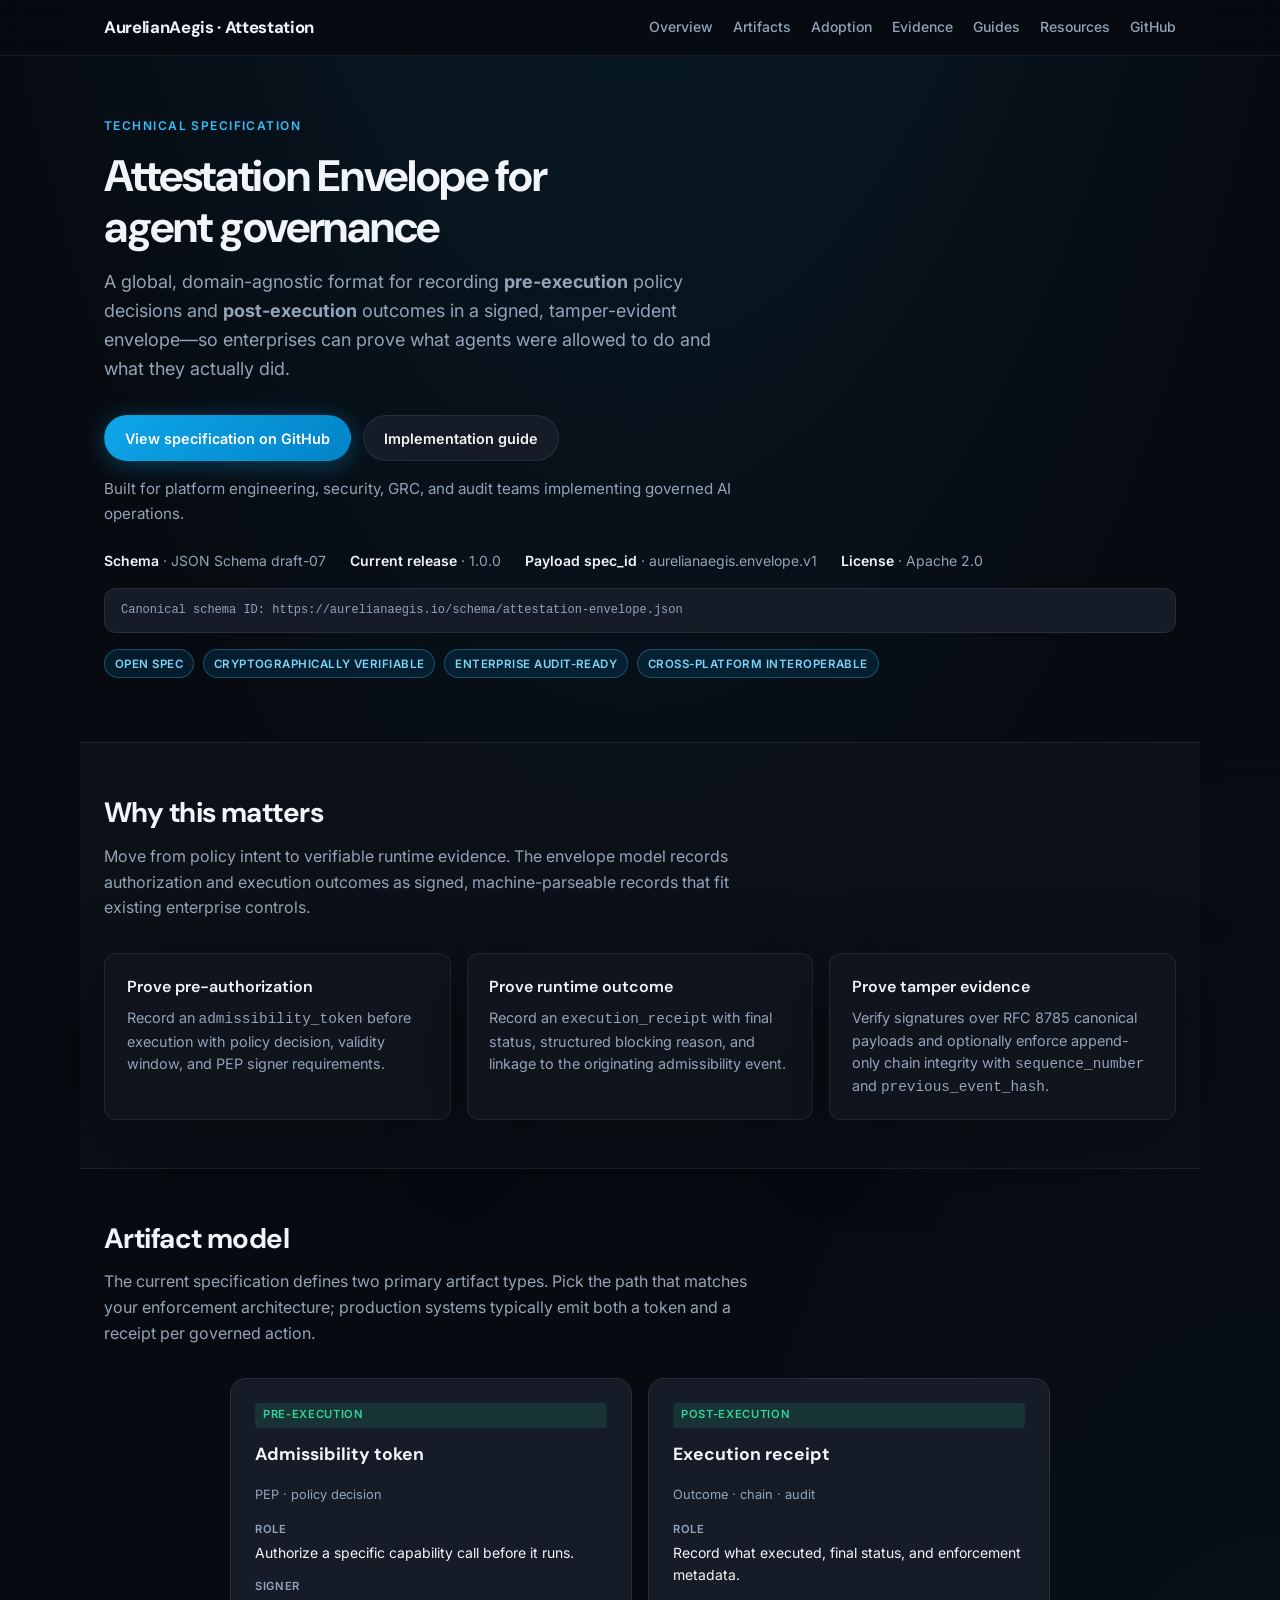
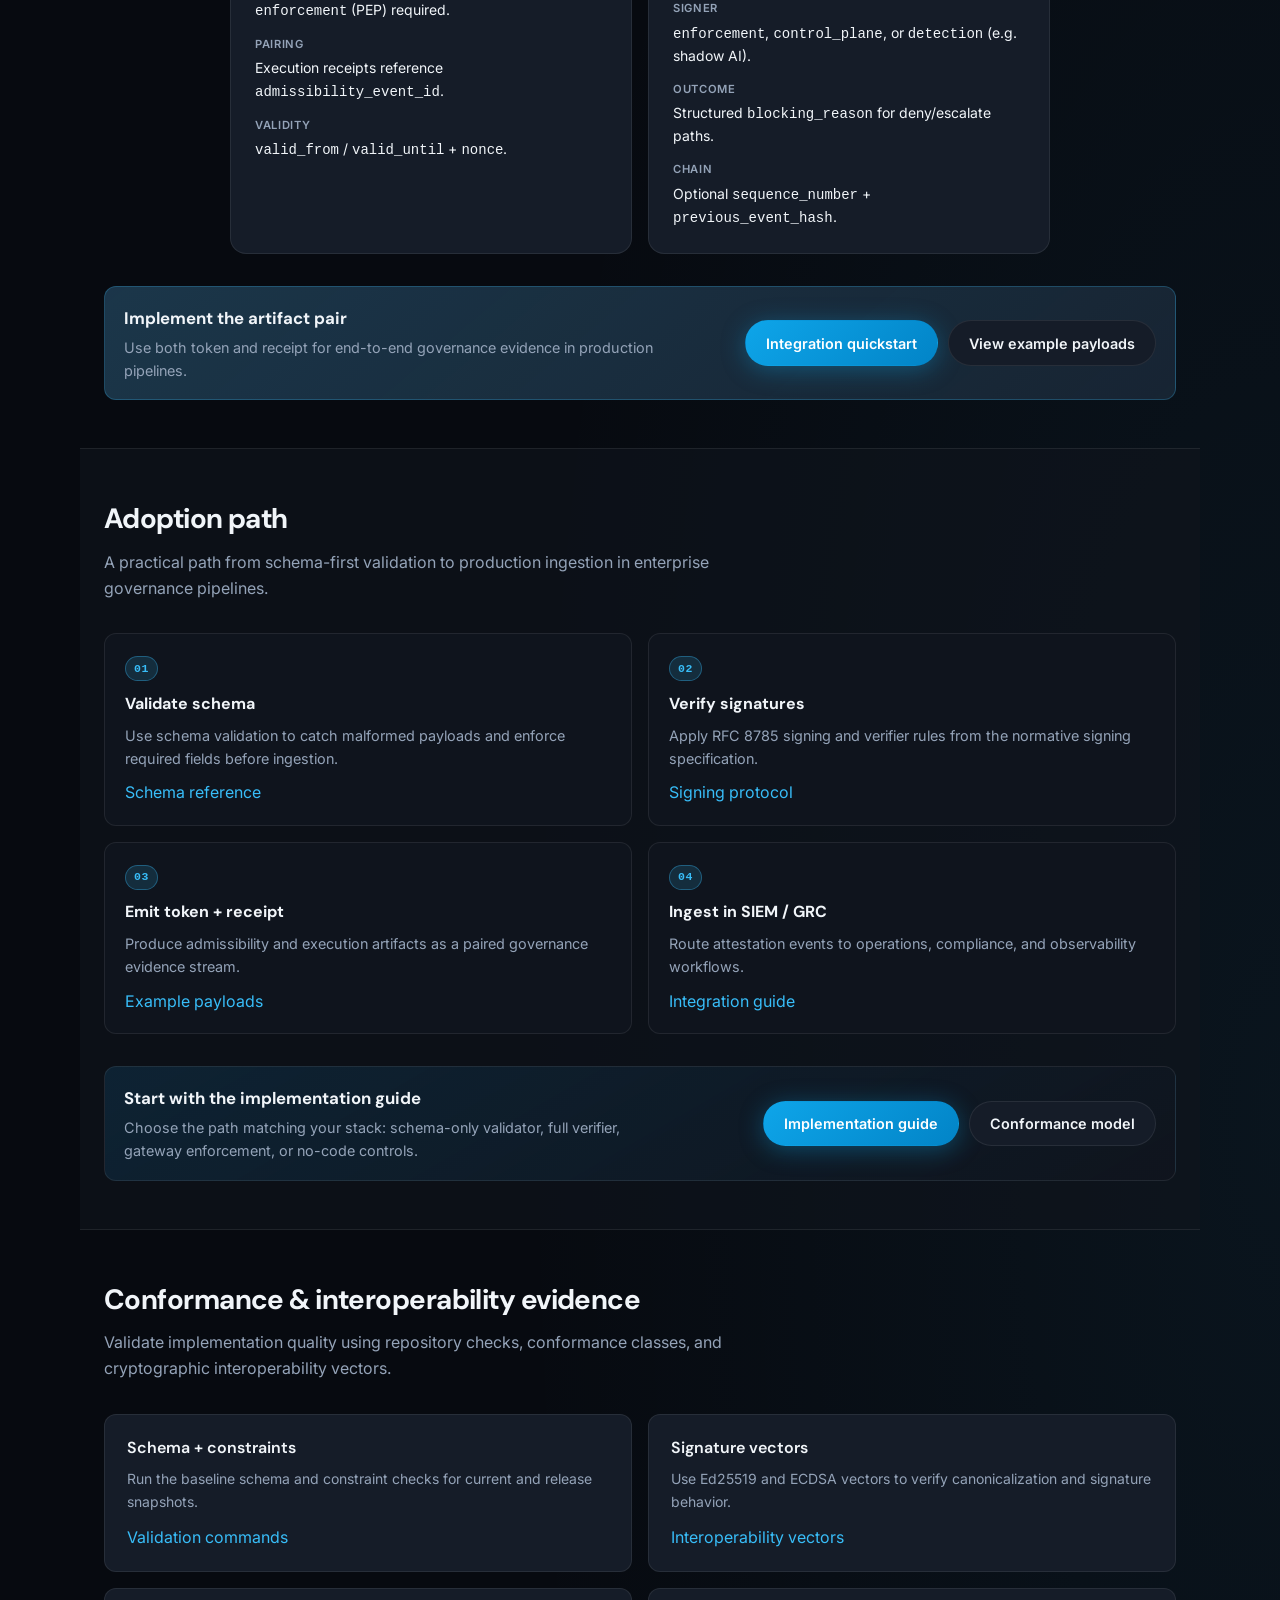
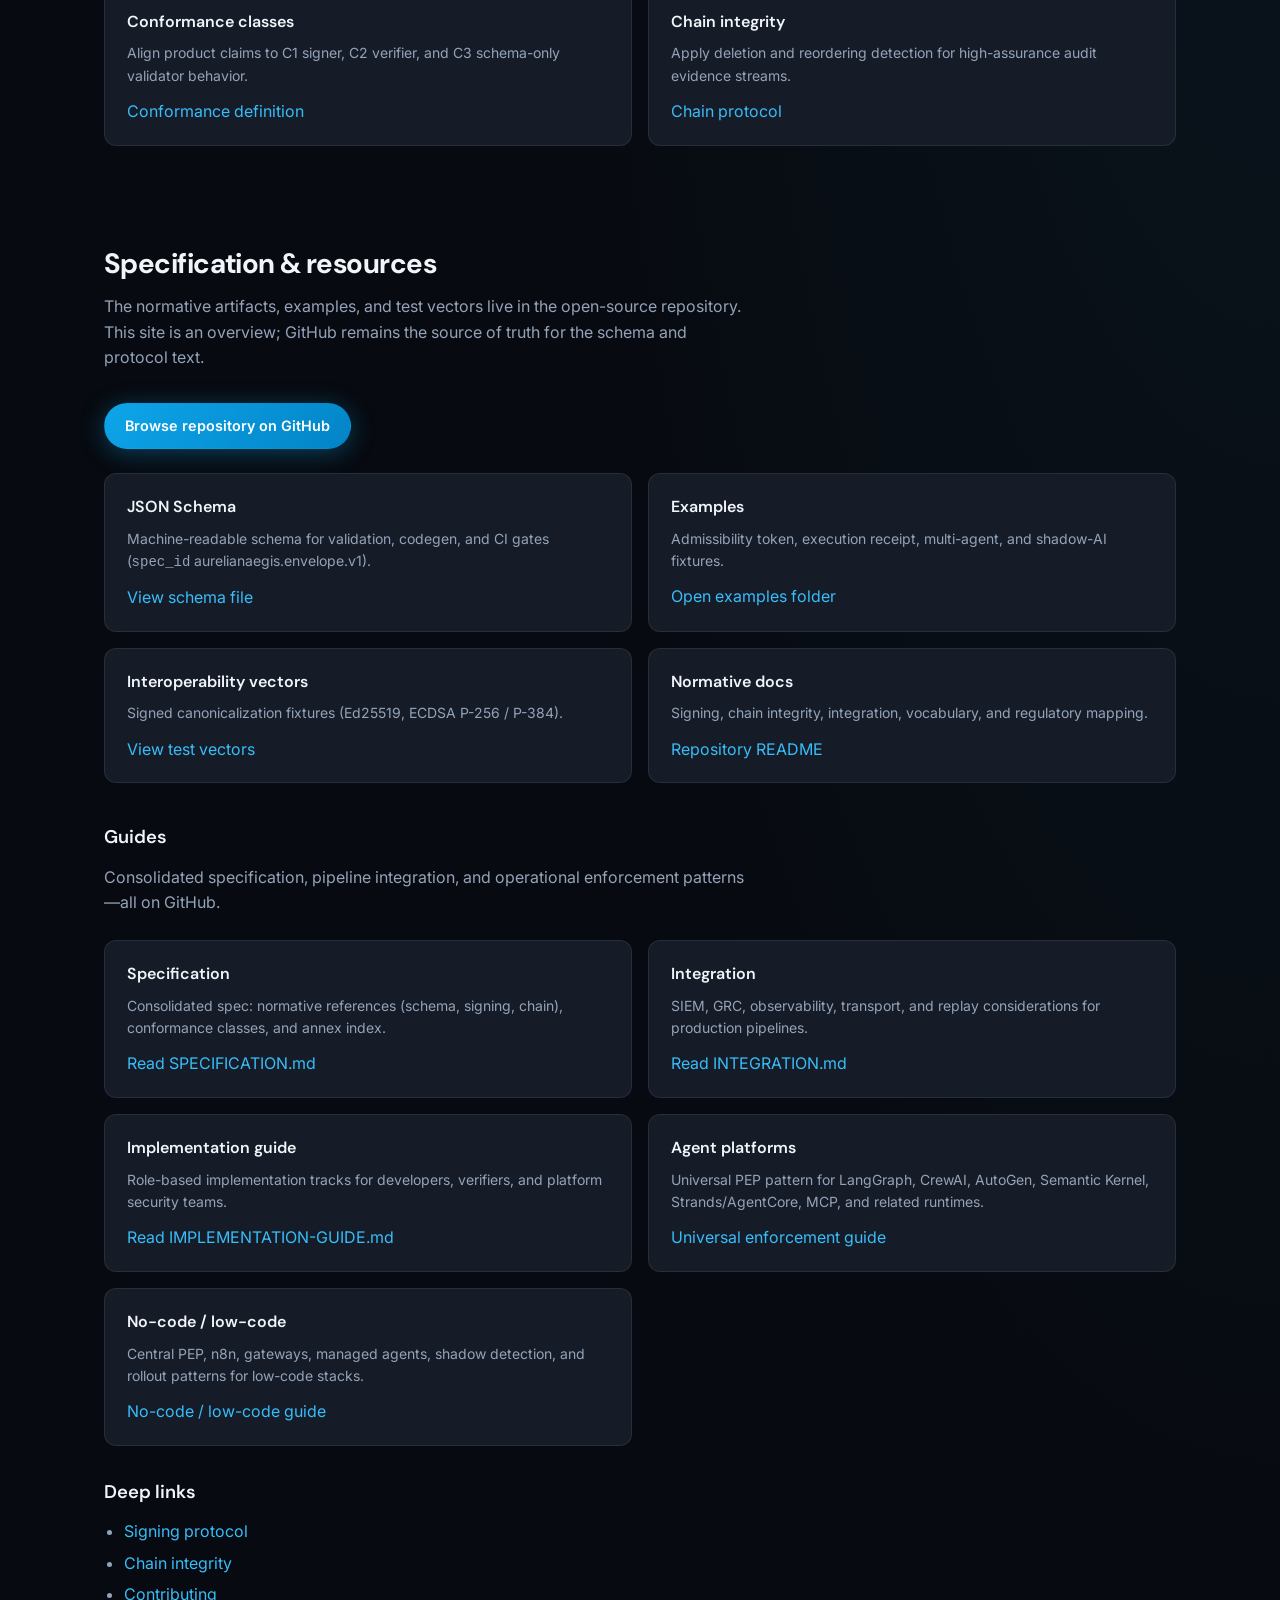
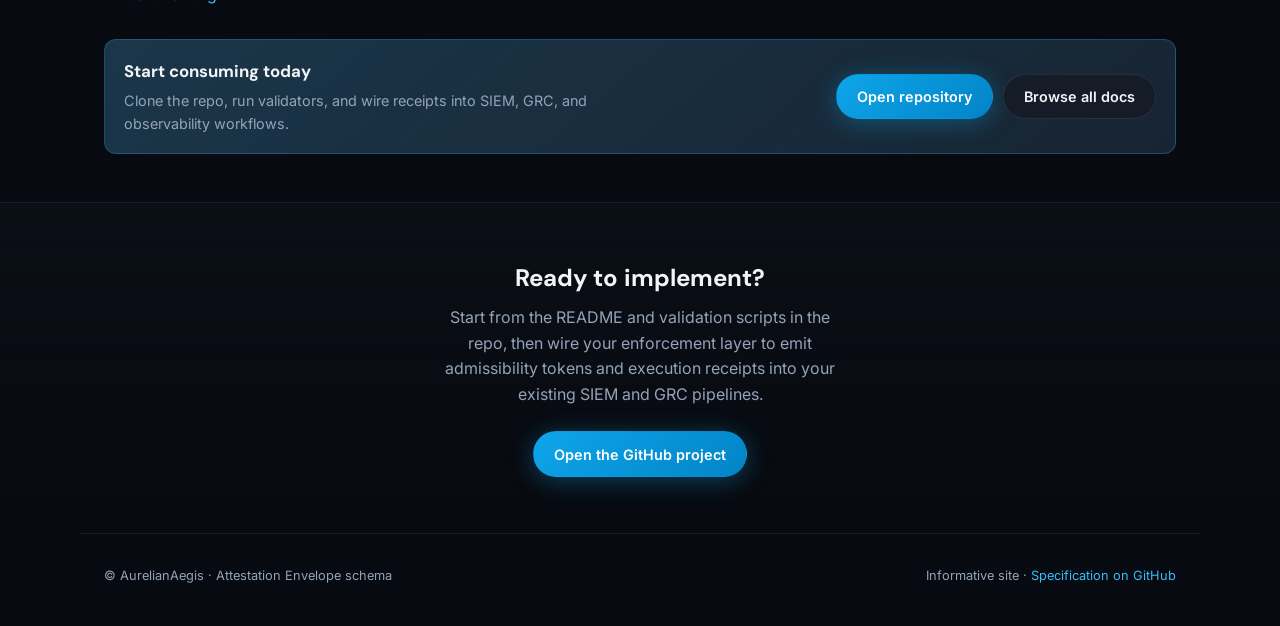
==== index.html @ 4d3ab322 "Initial commit" ====
<!DOCTYPE html>
<html lang="en">
  <head>
    <meta charset="utf-8" />
    <meta name="viewport" content="width=device-width, initial-scale=1" />
    <title>AurelianAegis Attestation Envelope — Specification</title>
    <meta
      name="description"
      content="The standard format for AI agent governance telemetry: cryptographically verifiable admissibility tokens and execution receipts."
    />

    <!-- Open Graph -->
    <meta property="og:type" content="website" />
    <meta property="og:url" content="https://aurelianaegis.io/" />
    <meta property="og:title" content="AurelianAegis Attestation Envelope — Specification" />
    <meta property="og:description" content="The standard format for AI agent governance telemetry: cryptographically verifiable admissibility tokens and execution receipts. Open spec, Apache 2.0." />
    <meta property="og:site_name" content="AurelianAegis" />

    <!-- Twitter Card -->
    <meta name="twitter:card" content="summary" />
    <meta name="twitter:title" content="AurelianAegis Attestation Envelope — Specification" />
    <meta name="twitter:description" content="The standard format for AI agent governance telemetry: cryptographically verifiable admissibility tokens and execution receipts. Open spec, Apache 2.0." />
    <meta name="twitter:url" content="https://aurelianaegis.io/" />

    <!-- Canonical -->
    <link rel="canonical" href="https://aurelianaegis.io/" />

    <!-- Favicon placeholder — replace with actual icon file -->
    <link rel="icon" type="image/svg+xml" href="data:image/svg+xml,<svg xmlns='http://www.w3.org/2000/svg' viewBox='0 0 32 32'><text y='28' font-size='28'>🛡</text></svg>" />

    <link rel="preconnect" href="https://fonts.googleapis.com" />
    <link rel="preconnect" href="https://fonts.gstatic.com" crossorigin />
    <link
      href="https://fonts.googleapis.com/css2?family=DM+Sans:ital,opsz,wght@0,9..40,400..700;1,9..40,400..700&family=Inter:wght@400;500;600;700&display=swap"
      rel="stylesheet"
    />
    <link rel="stylesheet" href="css/styles.css" />
  </head>
  <body>
    <header class="site-header">
      <div class="site-header__inner">
        <a class="brand" href="#top">AurelianAegis · Attestation</a>
        <nav class="nav" aria-label="Primary">
          <a href="#overview">Overview</a>
          <a href="#artifacts">Artifacts</a>
          <a href="#adoption">Adoption</a>
          <a href="#evidence">Evidence</a>
          <a href="#guides">Guides</a>
          <a href="#resources">Resources</a>
          <a data-gh-tree href="https://github.com/aurelian-aegis/aurelianaegis-attestation-schema/tree/main">GitHub</a>
        </nav>
      </div>
    </header>

    <main id="top">
      <section class="hero">
        <span class="hero__eyebrow">Technical specification</span>
        <h1>Attestation Envelope for agent governance</h1>
        <p class="hero__lead">
          A global, domain-agnostic format for recording <strong>pre-execution</strong> policy decisions and
          <strong>post-execution</strong> outcomes in a signed, tamper-evident envelope—so enterprises can prove
          what agents were allowed to do and what they actually did.
        </p>
        <div class="hero__actions">
          <a class="btn btn--primary" data-gh-repo href="https://github.com/aurelian-aegis/aurelianaegis-attestation-schema">
            View specification on GitHub
          </a>
          <a class="btn btn--ghost" data-gh-implementation href="https://github.com/aurelian-aegis/aurelianaegis-attestation-schema/blob/main/docs/IMPLEMENTATION-GUIDE.md">
            Implementation guide
          </a>
        </div>
        <p class="hero__audience">
          Built for platform engineering, security, GRC, and audit teams implementing governed AI operations.
        </p>
        <div class="hero__meta">
          <span><strong>Schema</strong> · JSON Schema draft-07</span>
          <span><strong>Current release</strong> · 1.0.0</span>
          <span><strong>Payload spec_id</strong> · aurelianaegis.envelope.v1</span>
          <span><strong>License</strong> · Apache 2.0</span>
        </div>
        <p class="schema-id" id="schema-id">
          Canonical schema ID:
          <span id="schema-id-value">https://aurelianaegis.io/schema/attestation-envelope.json</span>
        </p>
        <div class="trust-row" aria-label="Trust markers">
          <span class="trust-pill">Open spec</span>
          <span class="trust-pill">Cryptographically verifiable</span>
          <span class="trust-pill">Enterprise audit-ready</span>
          <span class="trust-pill">Cross-platform interoperable</span>
        </div>
      </section>

      <section class="section section--alt" id="overview">
        <h2 class="section__title">Why this matters</h2>
        <p class="section__intro">
          Move from policy intent to verifiable runtime evidence. The envelope model records authorization and execution
          outcomes as signed, machine-parseable records that fit existing enterprise controls.
        </p>

        <div class="grid-3" style="margin-top: 2rem">
          <article class="card">
            <h4>Prove pre-authorization</h4>
            <p>
              Record an <code>admissibility_token</code> before execution with policy decision, validity window, and PEP
              signer requirements.
            </p>
          </article>
          <article class="card">
            <h4>Prove runtime outcome</h4>
            <p>
              Record an <code>execution_receipt</code> with final status, structured blocking reason, and linkage to the
              originating admissibility event.
            </p>
          </article>
          <article class="card">
            <h4>Prove tamper evidence</h4>
            <p>
              Verify signatures over RFC 8785 canonical payloads and optionally enforce append-only chain integrity with
              <code>sequence_number</code> and <code>previous_event_hash</code>.
            </p>
          </article>
        </div>
      </section>

      <section class="section" id="artifacts">
        <h2 class="section__title">Artifact model</h2>
        <p class="section__intro">
          The current specification defines two primary artifact types. Pick the path that matches your enforcement architecture; production
          systems typically emit both a token and a receipt per governed action.
        </p>

        <div class="tier-grid tier-grid--two">
          <div class="tier">
            <div class="pill">Pre-execution</div>
            <h3 class="tier__name">Admissibility token</h3>
            <p class="tier__tag">PEP · policy decision</p>
            <dl>
              <dt>Role</dt>
              <dd>Authorize a specific capability call before it runs.</dd>
              <dt>Signer</dt>
              <dd><code>enforcement</code> (PEP) required.</dd>
              <dt>Pairing</dt>
              <dd>Execution receipts reference <code>admissibility_event_id</code>.</dd>
              <dt>Validity</dt>
              <dd><code>valid_from</code> / <code>valid_until</code> + <code>nonce</code>.</dd>
            </dl>
          </div>
          <div class="tier">
            <div class="pill">Post-execution</div>
            <h3 class="tier__name">Execution receipt</h3>
            <p class="tier__tag">Outcome · chain · audit</p>
            <dl>
              <dt>Role</dt>
              <dd>Record what executed, final status, and enforcement metadata.</dd>
              <dt>Signer</dt>
              <dd><code>enforcement</code>, <code>control_plane</code>, or <code>detection</code> (e.g. shadow AI).</dd>
              <dt>Outcome</dt>
              <dd>Structured <code>blocking_reason</code> for deny/escalate paths.</dd>
              <dt>Chain</dt>
              <dd>Optional <code>sequence_number</code> + <code>previous_event_hash</code>.</dd>
            </dl>
          </div>
        </div>
        <div class="section-cta">
          <div>
            <h3>Implement the artifact pair</h3>
            <p>Use both token and receipt for end-to-end governance evidence in production pipelines.</p>
          </div>
          <div class="section-cta__actions">
            <a class="btn btn--primary" data-gh-integration href="https://github.com/aurelian-aegis/aurelianaegis-attestation-schema/blob/main/spec/INTEGRATION.md">Integration quickstart</a>
            <a class="btn btn--ghost" data-gh-examples href="https://github.com/aurelian-aegis/aurelianaegis-attestation-schema/tree/main/examples">View example payloads</a>
          </div>
        </div>
      </section>

      <section class="section section--alt" id="adoption">
        <h2 class="section__title">Adoption path</h2>
        <p class="section__intro">
          A practical path from schema-first validation to production ingestion in enterprise governance pipelines.
        </p>
        <div class="path-grid">
          <article class="step-card">
            <span class="step-card__num">01</span>
            <h4>Validate schema</h4>
            <p>Use schema validation to catch malformed payloads and enforce required fields before ingestion.</p>
            <a data-gh-schema href="https://github.com/aurelian-aegis/aurelianaegis-attestation-schema/blob/main/schema/attestation-envelope.json">Schema reference</a>
          </article>
          <article class="step-card">
            <span class="step-card__num">02</span>
            <h4>Verify signatures</h4>
            <p>Apply RFC 8785 signing and verifier rules from the normative signing specification.</p>
            <a data-gh-signing href="https://github.com/aurelian-aegis/aurelianaegis-attestation-schema/blob/main/spec/SIGNING.md">Signing protocol</a>
          </article>
          <article class="step-card">
            <span class="step-card__num">03</span>
            <h4>Emit token + receipt</h4>
            <p>Produce admissibility and execution artifacts as a paired governance evidence stream.</p>
            <a data-gh-examples href="https://github.com/aurelian-aegis/aurelianaegis-attestation-schema/tree/main/examples">Example payloads</a>
          </article>
          <article class="step-card">
            <span class="step-card__num">04</span>
            <h4>Ingest in SIEM / GRC</h4>
            <p>Route attestation events to operations, compliance, and observability workflows.</p>
            <a data-gh-integration href="https://github.com/aurelian-aegis/aurelianaegis-attestation-schema/blob/main/spec/INTEGRATION.md">Integration guide</a>
          </article>
        </div>
        <div class="section-cta section-cta--alt">
          <div>
            <h3>Start with the implementation guide</h3>
            <p>Choose the path matching your stack: schema-only validator, full verifier, gateway enforcement, or no-code controls.</p>
          </div>
          <div class="section-cta__actions">
            <a class="btn btn--primary" data-gh-implementation href="https://github.com/aurelian-aegis/aurelianaegis-attestation-schema/blob/main/docs/IMPLEMENTATION-GUIDE.md">Implementation guide</a>
            <a class="btn btn--ghost" data-gh-specification href="https://github.com/aurelian-aegis/aurelianaegis-attestation-schema/blob/main/spec/SPECIFICATION.md">Conformance model</a>
          </div>
        </div>
      </section>

      <section class="section" id="evidence">
        <h2 class="section__title">Conformance &amp; interoperability evidence</h2>
        <p class="section__intro">
          Validate implementation quality using repository checks, conformance classes, and cryptographic interoperability vectors.
        </p>
        <div class="resources">
          <article class="resource">
            <h4>Schema + constraints</h4>
            <p>Run the baseline schema and constraint checks for current and release snapshots.</p>
            <a data-gh-readme href="https://github.com/aurelian-aegis/aurelianaegis-attestation-schema/blob/main/README.md">Validation commands</a>
          </article>
          <article class="resource">
            <h4>Signature vectors</h4>
            <p>Use Ed25519 and ECDSA vectors to verify canonicalization and signature behavior.</p>
            <a data-gh-vectors href="https://github.com/aurelian-aegis/aurelianaegis-attestation-schema/tree/main/test-vectors">Interoperability vectors</a>
          </article>
          <article class="resource">
            <h4>Conformance classes</h4>
            <p>Align product claims to C1 signer, C2 verifier, and C3 schema-only validator behavior.</p>
            <a data-gh-specification href="https://github.com/aurelian-aegis/aurelianaegis-attestation-schema/blob/main/spec/SPECIFICATION.md">Conformance definition</a>
          </article>
          <article class="resource">
            <h4>Chain integrity</h4>
            <p>Apply deletion and reordering detection for high-assurance audit evidence streams.</p>
            <a data-gh-chain href="https://github.com/aurelian-aegis/aurelianaegis-attestation-schema/blob/main/spec/CHAIN-INTEGRITY.md">Chain protocol</a>
          </article>
        </div>
      </section>

      <section class="section" id="resources">
        <h2 class="section__title">Specification &amp; resources</h2>
        <p class="section__intro">
          The normative artifacts, examples, and test vectors live in the open-source repository. This site is an
          overview; GitHub remains the source of truth for the schema and protocol text.
        </p>

        <p style="margin: 0 0 1rem">
          <a class="btn btn--primary" data-gh-tree href="https://github.com/aurelian-aegis/aurelianaegis-attestation-schema/tree/main">
            Browse repository on GitHub
          </a>
        </p>

        <div class="resources">
          <article class="resource">
            <h4>JSON Schema</h4>
            <p>Machine-readable schema for validation, codegen, and CI gates (<code>spec_id</code> aurelianaegis.envelope.v1).</p>
            <a data-gh-schema href="https://github.com/aurelian-aegis/aurelianaegis-attestation-schema/blob/main/schema/attestation-envelope.json">View schema file</a>
          </article>
          <article class="resource">
            <h4>Examples</h4>
            <p>Admissibility token, execution receipt, multi-agent, and shadow-AI fixtures.</p>
            <a data-gh-examples href="https://github.com/aurelian-aegis/aurelianaegis-attestation-schema/tree/main/examples">Open examples folder</a>
          </article>
          <article class="resource">
            <h4>Interoperability vectors</h4>
            <p>Signed canonicalization fixtures (Ed25519, ECDSA P-256 / P-384).</p>
            <a data-gh-vectors href="https://github.com/aurelian-aegis/aurelianaegis-attestation-schema/tree/main/test-vectors">View test vectors</a>
          </article>
          <article class="resource">
            <h4>Normative docs</h4>
            <p>Signing, chain integrity, integration, vocabulary, and regulatory mapping.</p>
            <a data-gh-readme href="https://github.com/aurelian-aegis/aurelianaegis-attestation-schema/blob/main/README.md">Repository README</a>
          </article>
        </div>

        <div class="subsection" id="guides" style="margin-top: 2.5rem">
          <h3>Guides</h3>
          <p style="color: var(--text-muted); max-width: 65ch; margin: 0 0 1.25rem">
            Consolidated specification, pipeline integration, and operational enforcement patterns—all on GitHub.
          </p>
          <div class="resources">
            <article class="resource">
              <h4>Specification</h4>
              <p>
                Consolidated spec: normative references (schema, signing, chain), conformance classes, and annex index.
              </p>
              <a data-gh-specification href="https://github.com/aurelian-aegis/aurelianaegis-attestation-schema/blob/main/spec/SPECIFICATION.md">Read SPECIFICATION.md</a>
            </article>
            <article class="resource">
              <h4>Integration</h4>
              <p>SIEM, GRC, observability, transport, and replay considerations for production pipelines.</p>
              <a data-gh-integration href="https://github.com/aurelian-aegis/aurelianaegis-attestation-schema/blob/main/spec/INTEGRATION.md">Read INTEGRATION.md</a>
            </article>
            <article class="resource">
              <h4>Implementation guide</h4>
              <p>Role-based implementation tracks for developers, verifiers, and platform security teams.</p>
              <a data-gh-implementation href="https://github.com/aurelian-aegis/aurelianaegis-attestation-schema/blob/main/docs/IMPLEMENTATION-GUIDE.md">Read IMPLEMENTATION-GUIDE.md</a>
            </article>
            <article class="resource">
              <h4>Agent platforms</h4>
              <p>
                Universal PEP pattern for LangGraph, CrewAI, AutoGen, Semantic Kernel, Strands/AgentCore, MCP, and related
                runtimes.
              </p>
              <a data-gh-usage-universal href="https://github.com/aurelian-aegis/aurelianaegis-attestation-schema/blob/main/spec/usage/universal-enforcement-agentic-platforms.md">Universal enforcement guide</a>
            </article>
            <article class="resource">
              <h4>No-code / low-code</h4>
              <p>
                Central PEP, n8n, gateways, managed agents, shadow detection, and rollout patterns for low-code stacks.
              </p>
              <a data-gh-usage-nocode href="https://github.com/aurelian-aegis/aurelianaegis-attestation-schema/blob/main/spec/usage/no-code-low-code-enforcement.md">No-code / low-code guide</a>
            </article>
          </div>
        </div>

        <div class="subsection" style="margin-top: 2rem">
          <h3>Deep links</h3>
          <ul>
            <li><a data-gh-signing href="https://github.com/aurelian-aegis/aurelianaegis-attestation-schema/blob/main/spec/SIGNING.md">Signing protocol</a></li>
            <li><a data-gh-chain href="https://github.com/aurelian-aegis/aurelianaegis-attestation-schema/blob/main/spec/CHAIN-INTEGRITY.md">Chain integrity</a></li>
            <li><a data-gh-contributing href="https://github.com/aurelian-aegis/aurelianaegis-attestation-schema/blob/main/CONTRIBUTING.md">Contributing</a></li>
          </ul>
        </div>
        <div class="section-cta">
          <div>
            <h3>Start consuming today</h3>
            <p>Clone the repo, run validators, and wire receipts into SIEM, GRC, and observability workflows.</p>
          </div>
          <div class="section-cta__actions">
            <a class="btn btn--primary" data-gh-repo href="https://github.com/aurelian-aegis/aurelianaegis-attestation-schema">Open repository</a>
            <a class="btn btn--ghost" data-gh-tree href="https://github.com/aurelian-aegis/aurelianaegis-attestation-schema/tree/main">Browse all docs</a>
          </div>
        </div>
      </section>

      <section class="cta-band" id="implement">
        <h2>Ready to implement?</h2>
        <p>
          Start from the README and validation scripts in the repo, then wire your enforcement layer to emit admissibility
          tokens and execution receipts into your existing SIEM and GRC pipelines.
        </p>
        <a class="btn btn--primary" data-gh-repo href="https://github.com/aurelian-aegis/aurelianaegis-attestation-schema">
          Open the GitHub project
        </a>
      </section>
    </main>

    <footer class="site-footer">
      <span>© AurelianAegis · Attestation Envelope schema</span>
      <span>Informative site · <a data-gh-tree href="https://github.com/aurelian-aegis/aurelianaegis-attestation-schema/tree/main">Specification on GitHub</a></span>
    </footer>

    <script src="js/site-config.js"></script>
    <script src="js/main.js"></script>
    <script>
      (function () {
        var cfg = window.AEGIS_SITE_CONFIG || {};
        if (cfg.schemaId) {
          var el = document.getElementById("schema-id-value");
          if (el) el.textContent = cfg.schemaId;
        }
      })();
    </script>
  </body>
</html>
---- css/styles.css ----
/* AurelianAegis Attestation Schema — marketing site */

:root {
  --bg-deep: #070a10;
  --bg-surface: #0f141d;
  --bg-elevated: #151c28;
  --border-subtle: rgba(255, 255, 255, 0.08);
  --text-primary: #f1f5f9;
  --text-muted: #94a3b8;
  --accent: #38bdf8;
  --accent-dim: rgba(56, 189, 248, 0.15);
  --accent-strong: #0ea5e9;
  --success: #34d399;
  --radius: 12px;
  --radius-lg: 16px;
  --font-sans: "Inter", system-ui, -apple-system, Segoe UI, Roboto, sans-serif;
  --font-display: "DM Sans", var(--font-sans);
  --shadow: 0 24px 80px rgba(0, 0, 0, 0.45);
  --max: 1120px;
}

*,
*::before,
*::after {
  box-sizing: border-box;
}

html {
  scroll-behavior: smooth;
}

body {
  margin: 0;
  font-family: var(--font-sans);
  font-size: 16px;
  line-height: 1.6;
  color: var(--text-primary);
  background: var(--bg-deep);
  background-image:
    radial-gradient(ellipse 120% 80% at 50% -20%, rgba(14, 165, 233, 0.18), transparent 50%),
    radial-gradient(ellipse 60% 40% at 100% 50%, rgba(56, 189, 248, 0.06), transparent);
  min-height: 100vh;
}

a {
  color: var(--accent);
  text-decoration: none;
}

a:hover {
  text-decoration: underline;
}

img {
  max-width: 100%;
  height: auto;
}

.site-header {
  position: sticky;
  top: 0;
  z-index: 50;
  backdrop-filter: blur(12px);
  background: rgba(7, 10, 16, 0.85);
  border-bottom: 1px solid var(--border-subtle);
}

.site-header__inner {
  max-width: var(--max);
  margin: 0 auto;
  padding: 0.875rem 1.5rem;
  display: flex;
  align-items: center;
  justify-content: space-between;
  gap: 1rem;
}

.brand {
  font-family: var(--font-display);
  font-weight: 700;
  font-size: 1.05rem;
  letter-spacing: -0.02em;
  color: var(--text-primary);
  text-decoration: none;
}

.brand:hover {
  text-decoration: none;
  color: var(--accent);
}

.nav {
  display: flex;
  flex-wrap: wrap;
  align-items: center;
  gap: 0.5rem 1.25rem;
}

.nav a {
  color: var(--text-muted);
  font-size: 0.875rem;
  font-weight: 500;
}

.nav a:hover {
  color: var(--text-primary);
  text-decoration: none;
}

.btn {
  display: inline-flex;
  align-items: center;
  justify-content: center;
  gap: 0.5rem;
  padding: 0.65rem 1.25rem;
  font-size: 0.9rem;
  font-weight: 600;
  border-radius: 999px;
  border: 1px solid transparent;
  cursor: pointer;
  text-decoration: none;
  transition: background 0.15s, border-color 0.15s, color 0.15s;
}

.btn--primary {
  background: linear-gradient(135deg, var(--accent-strong), #0284c7);
  color: #fff;
  box-shadow: 0 4px 24px rgba(14, 165, 233, 0.35);
}

.btn--primary:hover {
  filter: brightness(1.08);
  text-decoration: none;
  color: #fff;
}

.btn--ghost {
  background: var(--bg-elevated);
  border-color: var(--border-subtle);
  color: var(--text-primary);
}

.btn--ghost:hover {
  border-color: rgba(56, 189, 248, 0.4);
  text-decoration: none;
  color: var(--text-primary);
}

.hero {
  max-width: var(--max);
  margin: 0 auto;
  padding: 3.5rem 1.5rem 4rem;
}

.hero__eyebrow {
  display: inline-block;
  font-size: 0.75rem;
  font-weight: 600;
  letter-spacing: 0.12em;
  text-transform: uppercase;
  color: var(--accent);
  margin-bottom: 1rem;
}

.hero h1 {
  font-family: var(--font-display);
  font-size: clamp(2rem, 4vw, 2.75rem);
  font-weight: 700;
  letter-spacing: -0.03em;
  line-height: 1.15;
  margin: 0 0 1rem;
  max-width: 18ch;
}

.hero__lead {
  font-size: 1.125rem;
  color: var(--text-muted);
  max-width: 56ch;
  margin: 0 0 2rem;
}

.hero__actions {
  display: flex;
  flex-wrap: wrap;
  gap: 0.75rem;
  margin-bottom: 2.5rem;
}

.hero__audience {
  margin: -1.5rem 0 1.5rem;
  color: var(--text-muted);
  max-width: 64ch;
  font-size: 0.95rem;
}

.hero__meta {
  display: flex;
  flex-wrap: wrap;
  gap: 1.5rem;
  font-size: 0.875rem;
  color: var(--text-muted);
}

.hero__meta strong {
  color: var(--text-primary);
  font-weight: 600;
}

.section {
  max-width: var(--max);
  margin: 0 auto;
  padding: 3rem 1.5rem;
}

.section--alt {
  background: rgba(15, 20, 29, 0.6);
  border-top: 1px solid var(--border-subtle);
  border-bottom: 1px solid var(--border-subtle);
}

.section__title {
  font-family: var(--font-display);
  font-size: 1.75rem;
  font-weight: 700;
  letter-spacing: -0.02em;
  margin: 0 0 0.5rem;
}

.section__intro {
  color: var(--text-muted);
  max-width: 65ch;
  margin: 0 0 2rem;
}

.subsection {
  margin-top: 2.5rem;
}

.subsection h3 {
  font-family: var(--font-display);
  font-size: 1.15rem;
  font-weight: 600;
  margin: 0 0 0.75rem;
  color: var(--text-primary);
}

.subsection p,
.subsection ul {
  color: var(--text-muted);
  margin: 0;
}

.subsection ul {
  padding-left: 1.25rem;
}

.subsection li {
  margin-bottom: 0.35rem;
}

.grid-3 {
  display: grid;
  grid-template-columns: repeat(3, 1fr);
  gap: 1rem;
}

@media (max-width: 900px) {
  .grid-3 {
    grid-template-columns: 1fr;
  }
}

.card {
  background: var(--bg-surface);
  border: 1px solid var(--border-subtle);
  border-radius: var(--radius);
  padding: 1.25rem 1.35rem;
  box-shadow: var(--shadow);
}

.card h4 {
  font-family: var(--font-display);
  font-size: 1rem;
  font-weight: 600;
  margin: 0 0 0.5rem;
  color: var(--text-primary);
}

.card p {
  font-size: 0.9rem;
  color: var(--text-muted);
  margin: 0;
  line-height: 1.55;
}

.pill {
  display: inline-block;
  font-size: 0.7rem;
  font-weight: 600;
  text-transform: uppercase;
  letter-spacing: 0.06em;
  color: var(--success);
  background: rgba(52, 211, 153, 0.12);
  padding: 0.2rem 0.5rem;
  border-radius: 4px;
  margin-bottom: 0.75rem;
}

/* Tier-style comparison (Veritas-inspired) */
.tier-grid {
  display: grid;
  grid-template-columns: repeat(3, 1fr);
  gap: 1rem;
  margin-top: 1.5rem;
}

@media (max-width: 900px) {
  .tier-grid {
    grid-template-columns: 1fr;
  }
}

.tier-grid--two {
  grid-template-columns: repeat(2, 1fr);
  max-width: 820px;
  margin-left: auto;
  margin-right: auto;
}

@media (max-width: 900px) {
  .tier-grid--two {
    grid-template-columns: 1fr;
    max-width: none;
  }
}

.tier {
  background: var(--bg-elevated);
  border: 1px solid var(--border-subtle);
  border-radius: var(--radius-lg);
  padding: 1.5rem;
  display: flex;
  flex-direction: column;
}

.tier__name {
  font-family: var(--font-display);
  font-size: 1.1rem;
  font-weight: 700;
  margin: 0 0 0.25rem;
}

.tier__tag {
  font-size: 0.8rem;
  color: var(--text-muted);
  margin-bottom: 1rem;
}

.tier dl {
  margin: 0;
  flex: 1;
}

.tier dt {
  font-size: 0.7rem;
  font-weight: 600;
  text-transform: uppercase;
  letter-spacing: 0.06em;
  color: var(--text-muted);
  margin-top: 0.85rem;
}

.tier dt:first-child {
  margin-top: 0;
}

.tier dd {
  margin: 0.2rem 0 0;
  font-size: 0.875rem;
  color: var(--text-primary);
}

/* Module tiles */
.modules {
  display: grid;
  grid-template-columns: repeat(2, 1fr);
  gap: 1rem;
  margin-top: 1.5rem;
}

@media (max-width: 700px) {
  .modules {
    grid-template-columns: 1fr;
  }
}

.module {
  background: var(--bg-surface);
  border: 1px solid var(--border-subtle);
  border-radius: var(--radius);
  padding: 1.35rem;
}

.module__id {
  font-family: ui-monospace, SFMono-Regular, Menlo, monospace;
  font-size: 0.8rem;
  font-weight: 600;
  color: var(--accent);
  margin-bottom: 0.5rem;
}

.module h4 {
  font-family: var(--font-display);
  font-size: 1rem;
  font-weight: 600;
  margin: 0 0 0.75rem;
}

.module ul {
  margin: 0;
  padding-left: 1.1rem;
  font-size: 0.875rem;
  color: var(--text-muted);
}

.module li {
  margin-bottom: 0.35rem;
}

.badge-new {
  display: inline-block;
  font-size: 0.65rem;
  font-weight: 700;
  text-transform: uppercase;
  letter-spacing: 0.05em;
  background: var(--accent-dim);
  color: var(--accent);
  padding: 0.15rem 0.45rem;
  border-radius: 4px;
  margin-left: 0.35rem;
  vertical-align: middle;
}

.resources {
  display: grid;
  grid-template-columns: repeat(2, 1fr);
  gap: 1rem;
  margin-top: 1.5rem;
}

.path-grid {
  display: grid;
  grid-template-columns: repeat(2, 1fr);
  gap: 1rem;
}

@media (max-width: 900px) {
  .path-grid {
    grid-template-columns: 1fr;
  }
}

.step-card {
  background: var(--bg-surface);
  border: 1px solid var(--border-subtle);
  border-radius: var(--radius);
  padding: 1.2rem 1.25rem;
}

.step-card__num {
  display: inline-block;
  font-family: ui-monospace, SFMono-Regular, Menlo, monospace;
  font-size: 0.72rem;
  font-weight: 700;
  letter-spacing: 0.06em;
  color: var(--accent);
  background: var(--accent-dim);
  border: 1px solid rgba(56, 189, 248, 0.35);
  border-radius: 999px;
  padding: 0.14rem 0.5rem;
  margin-bottom: 0.6rem;
}

.step-card h4 {
  margin: 0 0 0.45rem;
  font-family: var(--font-display);
}

.step-card p {
  margin: 0 0 0.65rem;
  color: var(--text-muted);
  font-size: 0.9rem;
}

@media (max-width: 700px) {
  .resources {
    grid-template-columns: 1fr;
  }
}

.resource {
  border: 1px solid var(--border-subtle);
  border-radius: var(--radius);
  padding: 1.25rem 1.35rem;
  background: var(--bg-elevated);
}

.resource h4 {
  font-family: var(--font-display);
  font-size: 1rem;
  font-weight: 600;
  margin: 0 0 0.5rem;
}

.resource p {
  font-size: 0.875rem;
  color: var(--text-muted);
  margin: 0 0 0.75rem;
}

.cta-band {
  text-align: center;
  padding: 3.5rem 1.5rem;
  background: linear-gradient(180deg, rgba(15, 20, 29, 0.4), var(--bg-deep));
  border-top: 1px solid var(--border-subtle);
}

.cta-band h2 {
  font-family: var(--font-display);
  font-size: 1.5rem;
  margin: 0 0 0.5rem;
}

.cta-band p {
  color: var(--text-muted);
  max-width: 42ch;
  margin: 0 auto 1.5rem;
}

.site-footer {
  max-width: var(--max);
  margin: 0 auto;
  padding: 2rem 1.5rem 3rem;
  font-size: 0.8rem;
  color: var(--text-muted);
  display: flex;
  flex-wrap: wrap;
  gap: 1rem;
  justify-content: space-between;
  align-items: center;
  border-top: 1px solid var(--border-subtle);
}

.schema-id {
  font-family: ui-monospace, SFMono-Regular, Menlo, monospace;
  font-size: 0.75rem;
  word-break: break-all;
  color: var(--text-muted);
  background: var(--bg-elevated);
  padding: 0.75rem 1rem;
  border-radius: var(--radius);
  border: 1px solid var(--border-subtle);
  margin-top: 1rem;
}

.trust-row {
  margin-top: 1rem;
  display: flex;
  flex-wrap: wrap;
  gap: 0.55rem;
}

.trust-pill {
  font-size: 0.72rem;
  font-weight: 600;
  letter-spacing: 0.04em;
  text-transform: uppercase;
  color: #7dd3fc;
  background: rgba(2, 132, 199, 0.15);
  border: 1px solid rgba(56, 189, 248, 0.32);
  border-radius: 999px;
  padding: 0.26rem 0.62rem;
}

.section-cta {
  margin-top: 2rem;
  padding: 1.1rem 1.2rem;
  border: 1px solid rgba(56, 189, 248, 0.25);
  border-radius: var(--radius);
  background:
    linear-gradient(140deg, rgba(56, 189, 248, 0.16), rgba(56, 189, 248, 0.05)),
    var(--bg-elevated);
  display: flex;
  align-items: center;
  justify-content: space-between;
  gap: 1.25rem;
}

.section-cta h3 {
  margin: 0 0 0.25rem;
  font-family: var(--font-display);
  font-size: 1.05rem;
}

.section-cta p {
  margin: 0;
  font-size: 0.9rem;
  color: var(--text-muted);
  max-width: 60ch;
}

.section-cta__actions {
  display: flex;
  flex-wrap: wrap;
  gap: 0.6rem;
}

.section-cta--alt {
  border-color: var(--border-subtle);
  background:
    linear-gradient(150deg, rgba(2, 132, 199, 0.13), rgba(15, 20, 29, 0.5)),
    var(--bg-surface);
}

@media (max-width: 850px) {
  .section-cta {
    flex-direction: column;
    align-items: flex-start;
  }
}
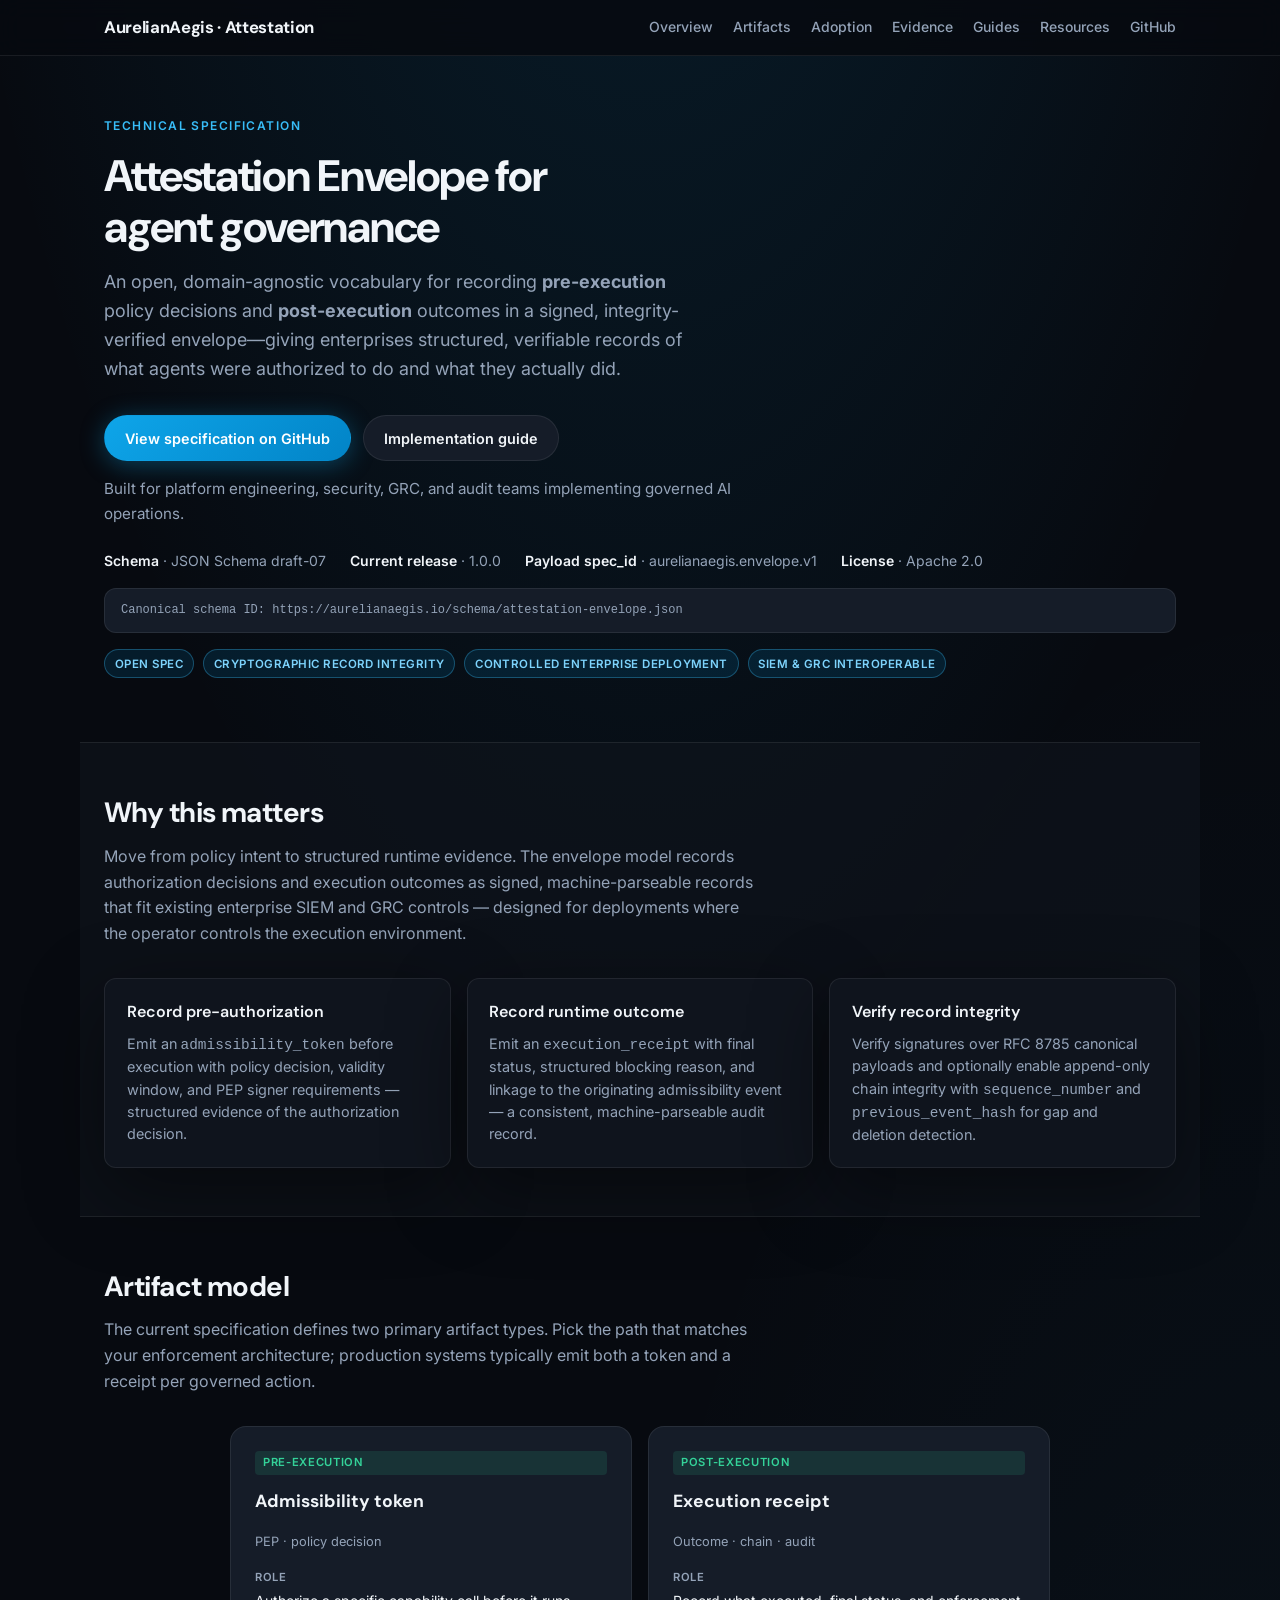
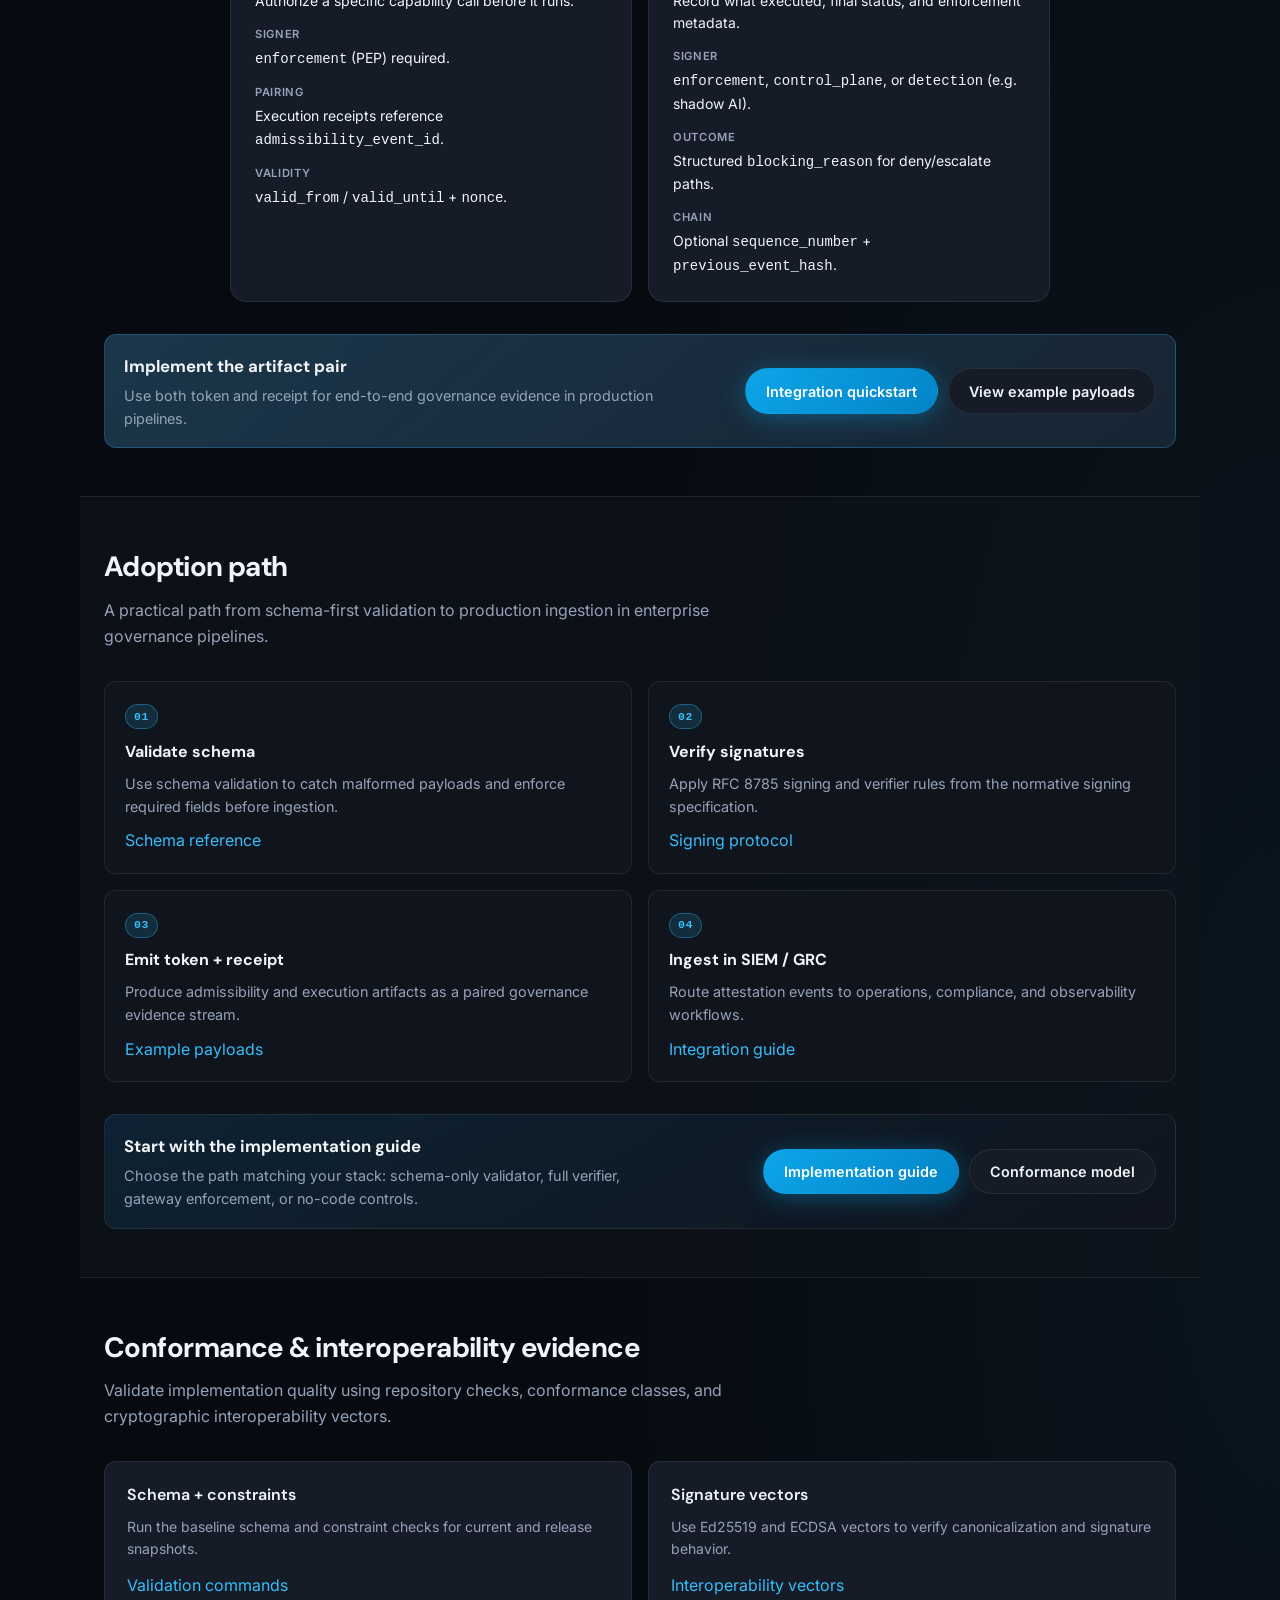
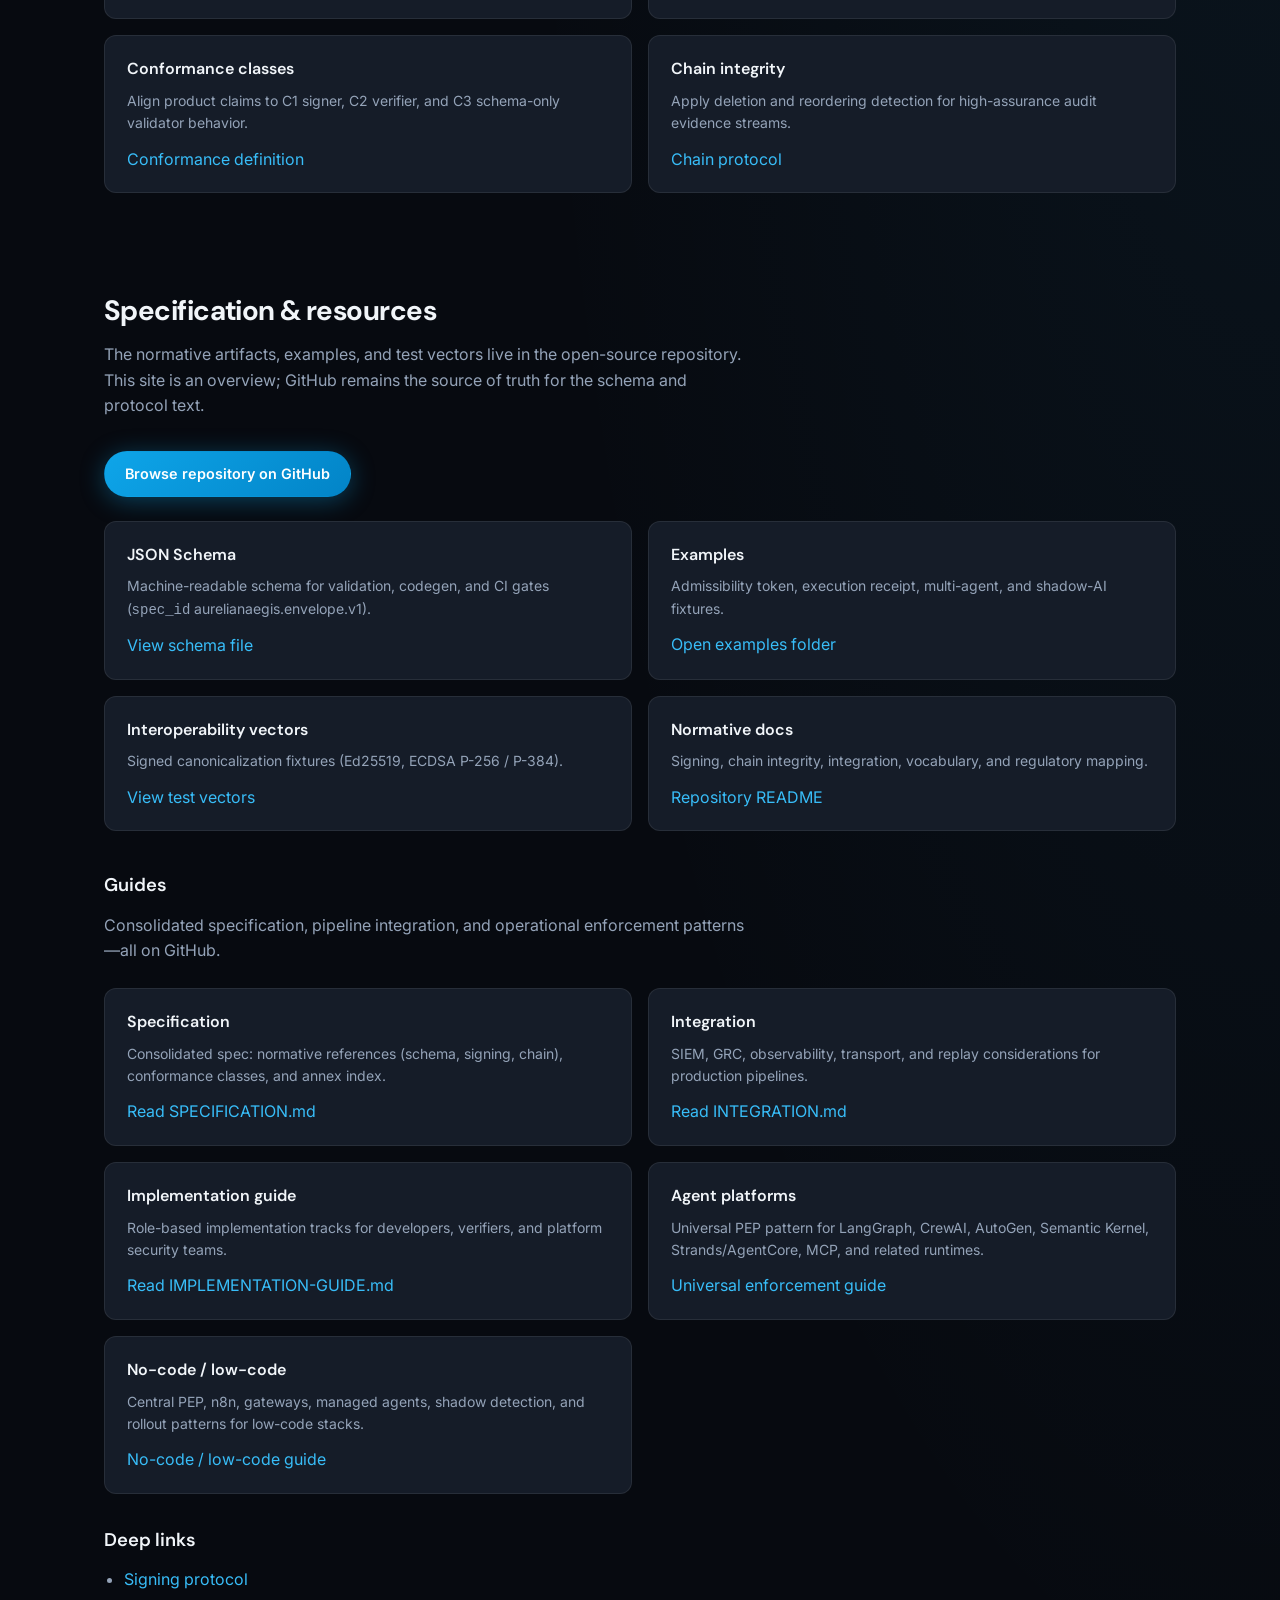
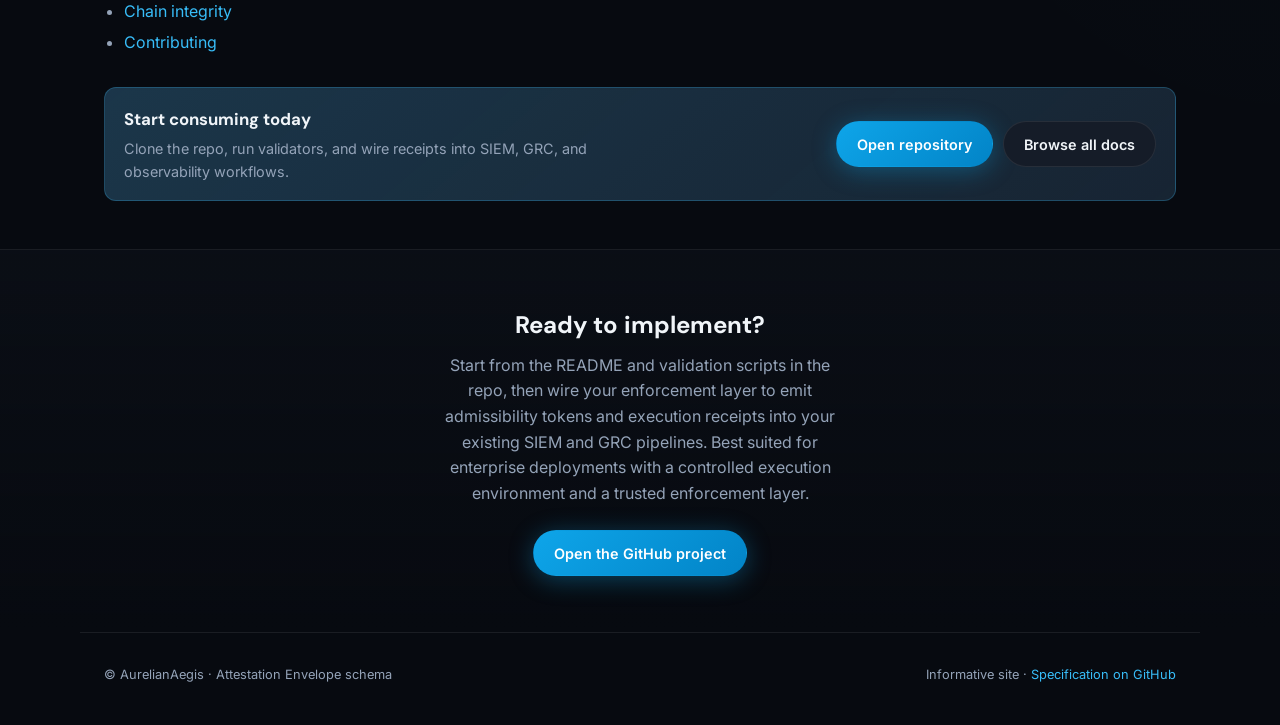
==== commit 4fbe7d3b: "site: align positioning with reference-format framing   - Meta/OG/Twitter: 'standard format' → 'open" ====
--- a/index.html
+++ b/index.html
@@ -6,20 +6,20 @@
     <title>AurelianAegis Attestation Envelope — Specification</title>
     <meta
       name="description"
-      content="The standard format for AI agent governance telemetry: cryptographically verifiable admissibility tokens and execution receipts."
+      content="An open vocabulary and reference format for AI agent governance attestation: structured admissibility tokens and execution receipts for controlled enterprise deployments."
     />
 
     <!-- Open Graph -->
     <meta property="og:type" content="website" />
     <meta property="og:url" content="https://aurelianaegis.io/" />
     <meta property="og:title" content="AurelianAegis Attestation Envelope — Specification" />
-    <meta property="og:description" content="The standard format for AI agent governance telemetry: cryptographically verifiable admissibility tokens and execution receipts. Open spec, Apache 2.0." />
+    <meta property="og:description" content="An open vocabulary and reference format for AI agent governance attestation. Structured admissibility tokens and execution receipts for controlled enterprise deployments. Open spec, Apache 2.0." />
     <meta property="og:site_name" content="AurelianAegis" />
 
     <!-- Twitter Card -->
     <meta name="twitter:card" content="summary" />
     <meta name="twitter:title" content="AurelianAegis Attestation Envelope — Specification" />
-    <meta name="twitter:description" content="The standard format for AI agent governance telemetry: cryptographically verifiable admissibility tokens and execution receipts. Open spec, Apache 2.0." />
+    <meta name="twitter:description" content="An open vocabulary and reference format for AI agent governance attestation. Structured admissibility tokens and execution receipts for controlled enterprise deployments. Open spec, Apache 2.0." />
     <meta name="twitter:url" content="https://aurelianaegis.io/" />
 
     <!-- Canonical -->
@@ -57,9 +57,9 @@
         <span class="hero__eyebrow">Technical specification</span>
         <h1>Attestation Envelope for agent governance</h1>
         <p class="hero__lead">
-          A global, domain-agnostic format for recording <strong>pre-execution</strong> policy decisions and
-          <strong>post-execution</strong> outcomes in a signed, tamper-evident envelope—so enterprises can prove
-          what agents were allowed to do and what they actually did.
+          An open, domain-agnostic vocabulary for recording <strong>pre-execution</strong> policy decisions and
+          <strong>post-execution</strong> outcomes in a signed, integrity-verified envelope—giving enterprises
+          structured, verifiable records of what agents were authorized to do and what they actually did.
         </p>
         <div class="hero__actions">
           <a class="btn btn--primary" data-gh-repo href="https://github.com/aurelian-aegis/aurelianaegis-attestation-schema">
@@ -84,39 +84,40 @@
         </p>
         <div class="trust-row" aria-label="Trust markers">
           <span class="trust-pill">Open spec</span>
-          <span class="trust-pill">Cryptographically verifiable</span>
-          <span class="trust-pill">Enterprise audit-ready</span>
-          <span class="trust-pill">Cross-platform interoperable</span>
+          <span class="trust-pill">Cryptographic record integrity</span>
+          <span class="trust-pill">Controlled enterprise deployment</span>
+          <span class="trust-pill">SIEM &amp; GRC interoperable</span>
         </div>
       </section>
 
       <section class="section section--alt" id="overview">
         <h2 class="section__title">Why this matters</h2>
         <p class="section__intro">
-          Move from policy intent to verifiable runtime evidence. The envelope model records authorization and execution
-          outcomes as signed, machine-parseable records that fit existing enterprise controls.
+          Move from policy intent to structured runtime evidence. The envelope model records authorization decisions and
+          execution outcomes as signed, machine-parseable records that fit existing enterprise SIEM and GRC controls —
+          designed for deployments where the operator controls the execution environment.
         </p>
 
         <div class="grid-3" style="margin-top: 2rem">
           <article class="card">
-            <h4>Prove pre-authorization</h4>
+            <h4>Record pre-authorization</h4>
             <p>
-              Record an <code>admissibility_token</code> before execution with policy decision, validity window, and PEP
-              signer requirements.
+              Emit an <code>admissibility_token</code> before execution with policy decision, validity window, and PEP
+              signer requirements — structured evidence of the authorization decision.
             </p>
           </article>
           <article class="card">
-            <h4>Prove runtime outcome</h4>
+            <h4>Record runtime outcome</h4>
             <p>
-              Record an <code>execution_receipt</code> with final status, structured blocking reason, and linkage to the
-              originating admissibility event.
+              Emit an <code>execution_receipt</code> with final status, structured blocking reason, and linkage to the
+              originating admissibility event — a consistent, machine-parseable audit record.
             </p>
           </article>
           <article class="card">
-            <h4>Prove tamper evidence</h4>
+            <h4>Verify record integrity</h4>
             <p>
-              Verify signatures over RFC 8785 canonical payloads and optionally enforce append-only chain integrity with
-              <code>sequence_number</code> and <code>previous_event_hash</code>.
+              Verify signatures over RFC 8785 canonical payloads and optionally enable append-only chain integrity with
+              <code>sequence_number</code> and <code>previous_event_hash</code> for gap and deletion detection.
             </p>
           </article>
         </div>
@@ -346,7 +347,8 @@
         <h2>Ready to implement?</h2>
         <p>
           Start from the README and validation scripts in the repo, then wire your enforcement layer to emit admissibility
-          tokens and execution receipts into your existing SIEM and GRC pipelines.
+          tokens and execution receipts into your existing SIEM and GRC pipelines. Best suited for enterprise deployments
+          with a controlled execution environment and a trusted enforcement layer.
         </p>
         <a class="btn btn--primary" data-gh-repo href="https://github.com/aurelian-aegis/aurelianaegis-attestation-schema">
           Open the GitHub project
